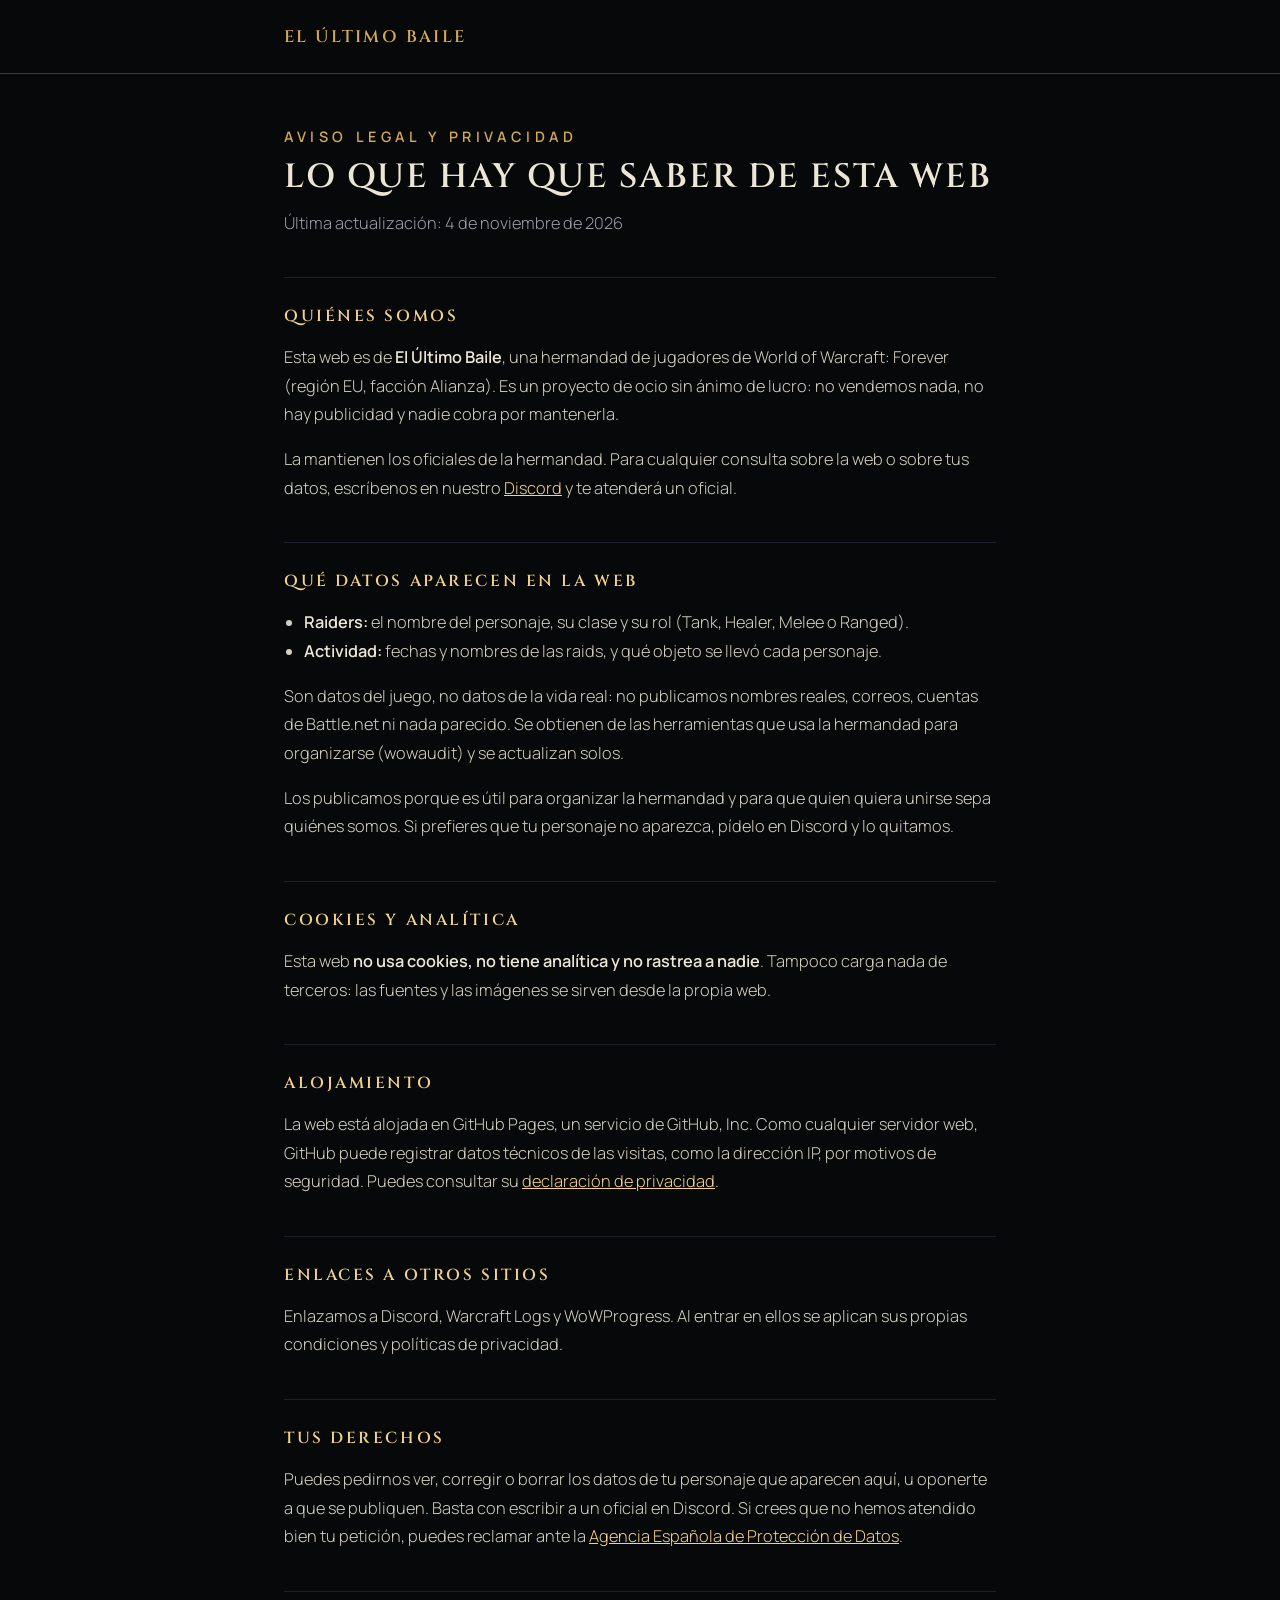
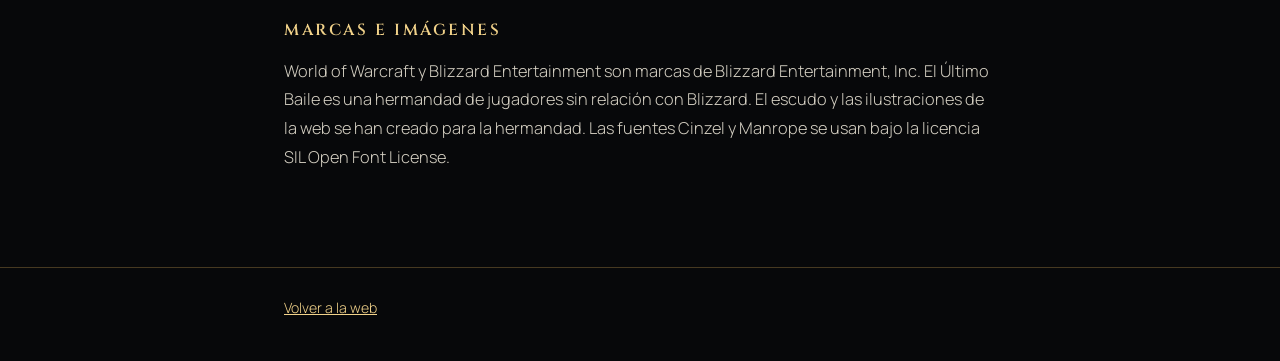
==== aviso-legal.html @ 9ec359e5 "Fuentes servidas desde la propia web (sin Google Fonts) y página de aviso legal y privacidad Co-Auth" ====
<!DOCTYPE html>
<html lang="es">
<head>
<meta charset="utf-8">
<meta name="viewport" content="width=device-width, initial-scale=1">
<meta name="robots" content="noindex, nofollow">
<meta name="theme-color" content="#07080a">
<meta name="color-scheme" content="dark">
<title>Aviso legal y privacidad · El Último Baile</title>
<style>
  @font-face{font-family:"Cinzel";src:url("fonts/cinzel.woff") format("woff");font-weight:400 900;font-display:swap}
  @font-face{font-family:"Manrope";src:url("fonts/manrope.woff") format("woff");font-weight:200 800;font-display:swap}
  :root{--fondo:#07080a;--texto:#ece6d6;--suave:#9b9fa9;--oro:#d2a955;--oro-claro:#f1d28a;--linea:#1d2028;--filete:rgba(201,162,82,.32)}
  *{box-sizing:border-box}
  body{margin:0;background:var(--fondo);color:var(--texto);font:300 1.02rem/1.75 "Manrope",system-ui,sans-serif}
  a{color:var(--oro-claro)}
  a:focus-visible{outline:2px solid var(--oro);outline-offset:3px}
  .envoltura{max-width:760px;margin:0 auto;padding:0 24px}
  header{border-bottom:1px solid var(--filete);padding:22px 0}
  header a{font:600 1.05rem/1 "Cinzel",Georgia,serif;letter-spacing:.14em;text-transform:uppercase;color:var(--oro);text-decoration:none}
  main{padding:56px 0 80px}
  .etiqueta{display:block;font:600 .9rem/1 "Manrope",sans-serif;letter-spacing:.32em;text-transform:uppercase;color:var(--oro);margin-bottom:14px}
  h1{font:600 clamp(1.5rem,3vw,2.1rem)/1.15 "Cinzel",Georgia,serif;letter-spacing:.06em;text-transform:uppercase;margin:0 0 12px}
  .fecha{color:var(--suave);margin:0 0 40px}
  h2{font:600 1rem/1.3 "Cinzel",Georgia,serif;letter-spacing:.16em;text-transform:uppercase;color:var(--oro-claro);margin:40px 0 12px;padding-top:28px;border-top:1px solid var(--linea)}
  p,li{color:#d4cfc2}
  ul{padding-left:1.2em}
  strong{font-weight:600;color:var(--texto)}
  footer{border-top:1px solid var(--filete);padding:28px 0 40px;color:var(--suave);font-size:.88rem}
</style>
</head>
<body>
<header><div class="envoltura"><a href="./">El Último Baile</a></div></header>
<main>
  <div class="envoltura">
    <span class="etiqueta">Aviso legal y privacidad</span>
    <h1>Lo que hay que saber de esta web</h1>
    <p class="fecha">Última actualización: 4 de noviembre de 2026</p>

    <h2>Quiénes somos</h2>
    <p>Esta web es de <strong>El Último Baile</strong>, una hermandad de jugadores de World of Warcraft: Forever (región EU, facción Alianza). Es un proyecto de ocio sin ánimo de lucro: no vendemos nada, no hay publicidad y nadie cobra por mantenerla.</p>
    <p>La mantienen los oficiales de la hermandad. Para cualquier consulta sobre la web o sobre tus datos, escríbenos en nuestro <a href="https://discord.gg/yc89W4YpF" rel="noopener">Discord</a> y te atenderá un oficial.</p>

    <h2>Qué datos aparecen en la web</h2>
    <ul>
      <li><strong>Raiders:</strong> el nombre del personaje, su clase y su rol (Tank, Healer, Melee o Ranged).</li>
      <li><strong>Actividad:</strong> fechas y nombres de las raids, y qué objeto se llevó cada personaje.</li>
    </ul>
    <p>Son datos del juego, no datos de la vida real: no publicamos nombres reales, correos, cuentas de Battle.net ni nada parecido. Se obtienen de las herramientas que usa la hermandad para organizarse (wowaudit) y se actualizan solos.</p>
    <p>Los publicamos porque es útil para organizar la hermandad y para que quien quiera unirse sepa quiénes somos. Si prefieres que tu personaje no aparezca, pídelo en Discord y lo quitamos.</p>

    <h2>Cookies y analítica</h2>
    <p>Esta web <strong>no usa cookies, no tiene analítica y no rastrea a nadie</strong>. Tampoco carga nada de terceros: las fuentes y las imágenes se sirven desde la propia web.</p>

    <h2>Alojamiento</h2>
    <p>La web está alojada en GitHub Pages, un servicio de GitHub, Inc. Como cualquier servidor web, GitHub puede registrar datos técnicos de las visitas, como la dirección IP, por motivos de seguridad. Puedes consultar su <a href="https://docs.github.com/es/site-policy/privacy-policies/github-general-privacy-statement" rel="noopener">declaración de privacidad</a>.</p>

    <h2>Enlaces a otros sitios</h2>
    <p>Enlazamos a Discord, Warcraft Logs y WoWProgress. Al entrar en ellos se aplican sus propias condiciones y políticas de privacidad.</p>

    <h2>Tus derechos</h2>
    <p>Puedes pedirnos ver, corregir o borrar los datos de tu personaje que aparecen aquí, u oponerte a que se publiquen. Basta con escribir a un oficial en Discord. Si crees que no hemos atendido bien tu petición, puedes reclamar ante la <a href="https://www.aepd.es" rel="noopener">Agencia Española de Protección de Datos</a>.</p>

    <h2>Marcas e imágenes</h2>
    <p>World of Warcraft y Blizzard Entertainment son marcas de Blizzard Entertainment, Inc. El Último Baile es una hermandad de jugadores sin relación con Blizzard. El escudo y las ilustraciones de la web se han creado para la hermandad. Las fuentes Cinzel y Manrope se usan bajo la licencia SIL Open Font License.</p>
  </div>
</main>
<footer><div class="envoltura"><a href="./">Volver a la web</a></div></footer>
</body>
</html>
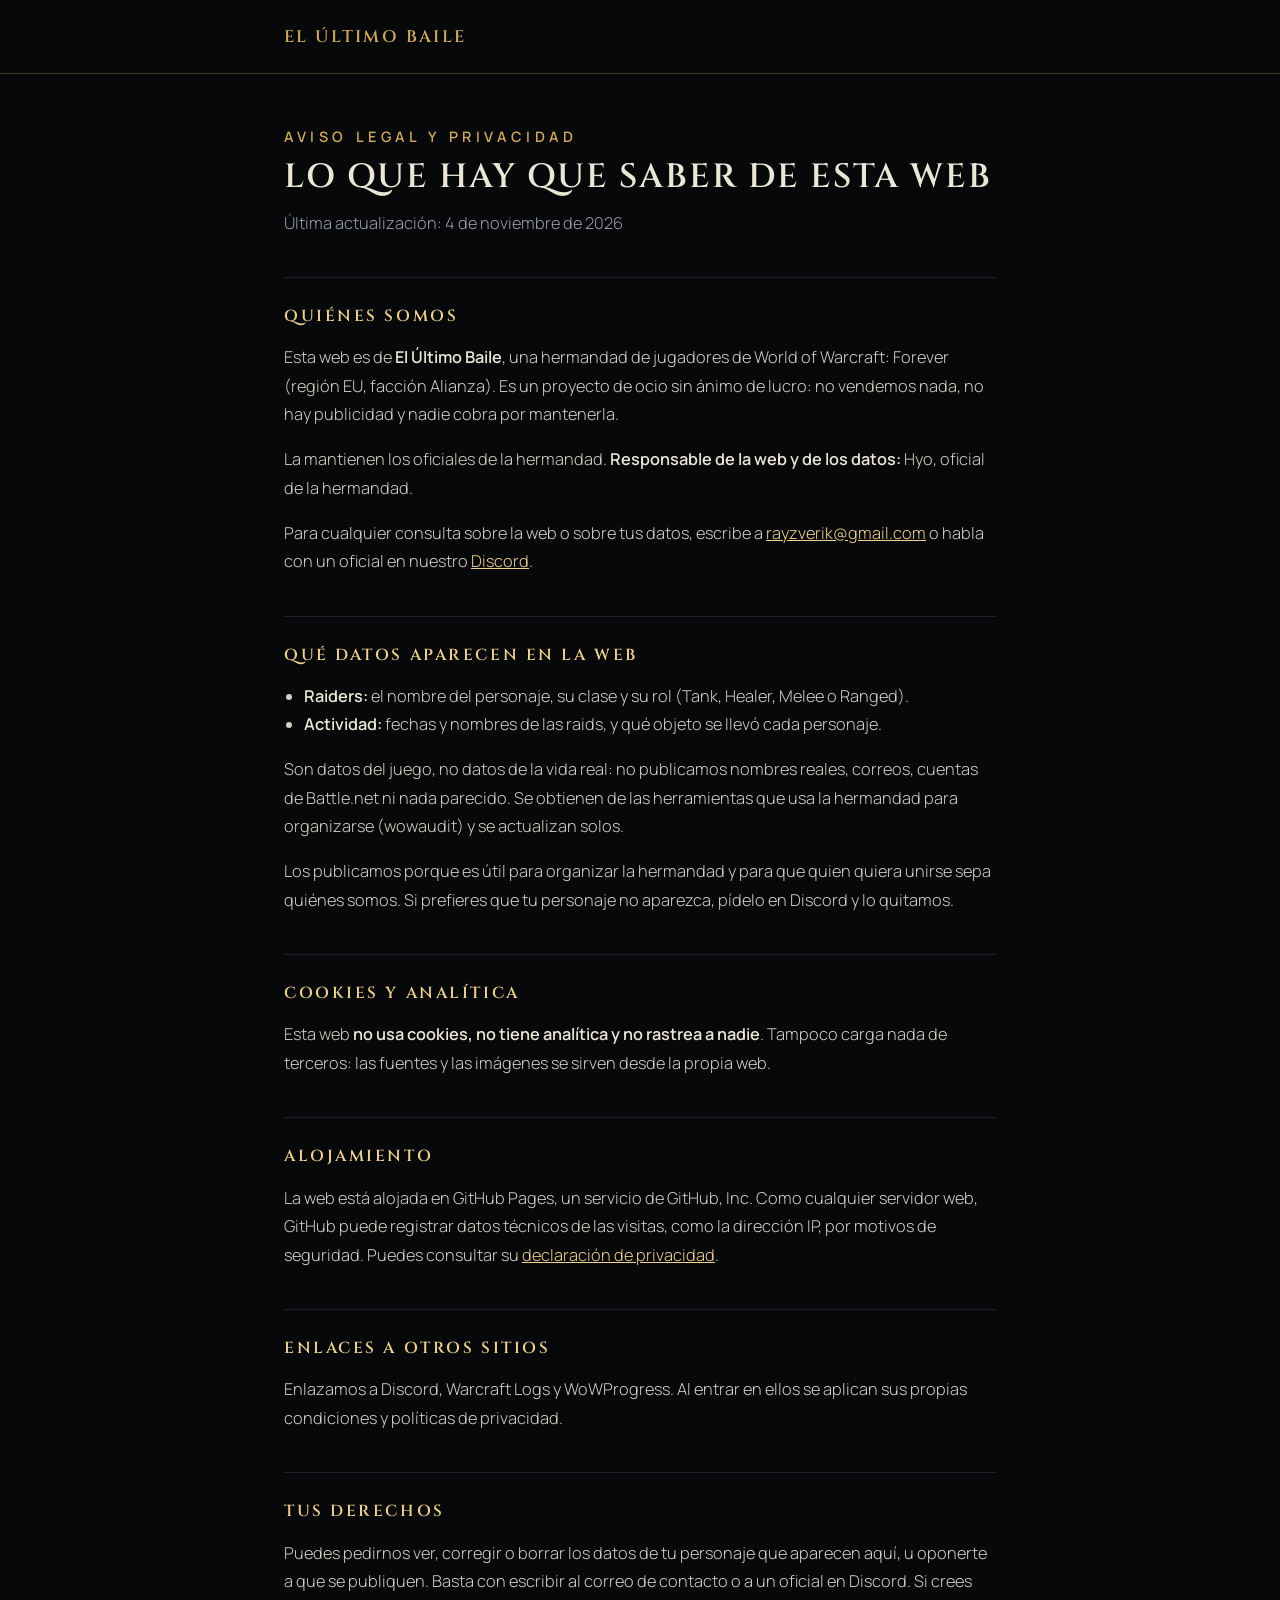
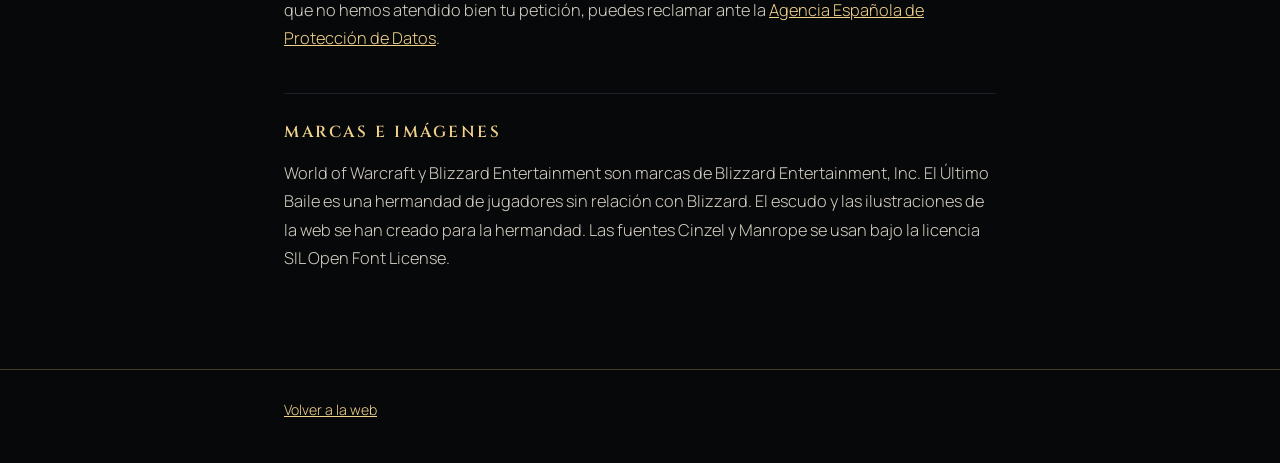
==== commit 526e7455: "Aviso legal: responsable Hyo y correo de contacto Co-Authored-By: Claude Opus 5.5 <noreply@anthropic" ====
--- a/aviso-legal.html
+++ b/aviso-legal.html
@@ -39,7 +39,8 @@
 
     <h2>Quiénes somos</h2>
     <p>Esta web es de <strong>El Último Baile</strong>, una hermandad de jugadores de World of Warcraft: Forever (región EU, facción Alianza). Es un proyecto de ocio sin ánimo de lucro: no vendemos nada, no hay publicidad y nadie cobra por mantenerla.</p>
-    <p>La mantienen los oficiales de la hermandad. Para cualquier consulta sobre la web o sobre tus datos, escríbenos en nuestro <a href="https://discord.gg/yc89W4YpF" rel="noopener">Discord</a> y te atenderá un oficial.</p>
+    <p>La mantienen los oficiales de la hermandad. <strong>Responsable de la web y de los datos:</strong> Hyo, oficial de la hermandad.</p>
+    <p>Para cualquier consulta sobre la web o sobre tus datos, escribe a <a href="&#109;&#97;&#105;&#108;&#116;&#111;&#58;&#114;&#97;&#121;&#122;&#118;&#101;&#114;&#105;&#107;&#64;&#103;&#109;&#97;&#105;&#108;&#46;&#99;&#111;&#109;">&#114;&#97;&#121;&#122;&#118;&#101;&#114;&#105;&#107;&#64;&#103;&#109;&#97;&#105;&#108;&#46;&#99;&#111;&#109;</a> o habla con un oficial en nuestro <a href="https://discord.gg/yc89W4YpF" rel="noopener">Discord</a>.</p>
 
     <h2>Qué datos aparecen en la web</h2>
     <ul>
@@ -59,7 +60,7 @@
     <p>Enlazamos a Discord, Warcraft Logs y WoWProgress. Al entrar en ellos se aplican sus propias condiciones y políticas de privacidad.</p>
 
     <h2>Tus derechos</h2>
-    <p>Puedes pedirnos ver, corregir o borrar los datos de tu personaje que aparecen aquí, u oponerte a que se publiquen. Basta con escribir a un oficial en Discord. Si crees que no hemos atendido bien tu petición, puedes reclamar ante la <a href="https://www.aepd.es" rel="noopener">Agencia Española de Protección de Datos</a>.</p>
+    <p>Puedes pedirnos ver, corregir o borrar los datos de tu personaje que aparecen aquí, u oponerte a que se publiquen. Basta con escribir al correo de contacto o a un oficial en Discord. Si crees que no hemos atendido bien tu petición, puedes reclamar ante la <a href="https://www.aepd.es" rel="noopener">Agencia Española de Protección de Datos</a>.</p>
 
     <h2>Marcas e imágenes</h2>
     <p>World of Warcraft y Blizzard Entertainment son marcas de Blizzard Entertainment, Inc. El Último Baile es una hermandad de jugadores sin relación con Blizzard. El escudo y las ilustraciones de la web se han creado para la hermandad. Las fuentes Cinzel y Manrope se usan bajo la licencia SIL Open Font License.</p>
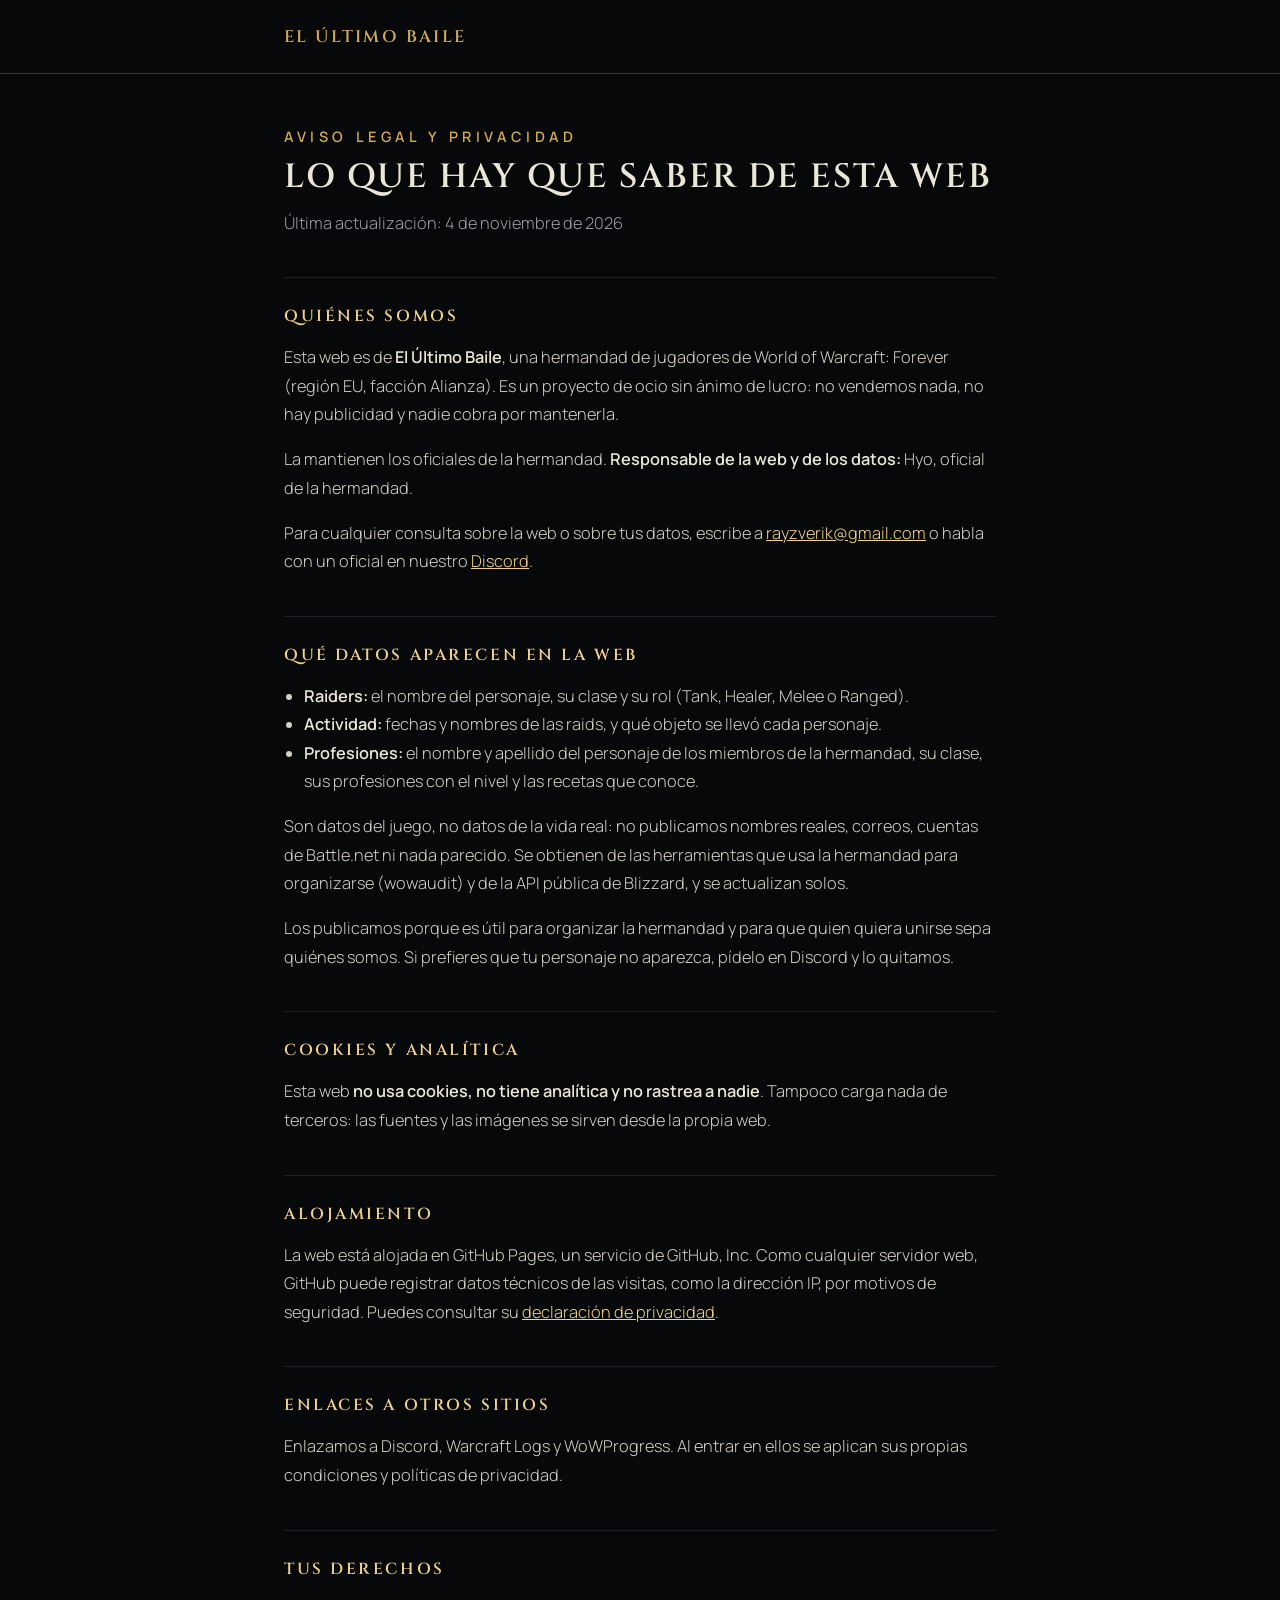
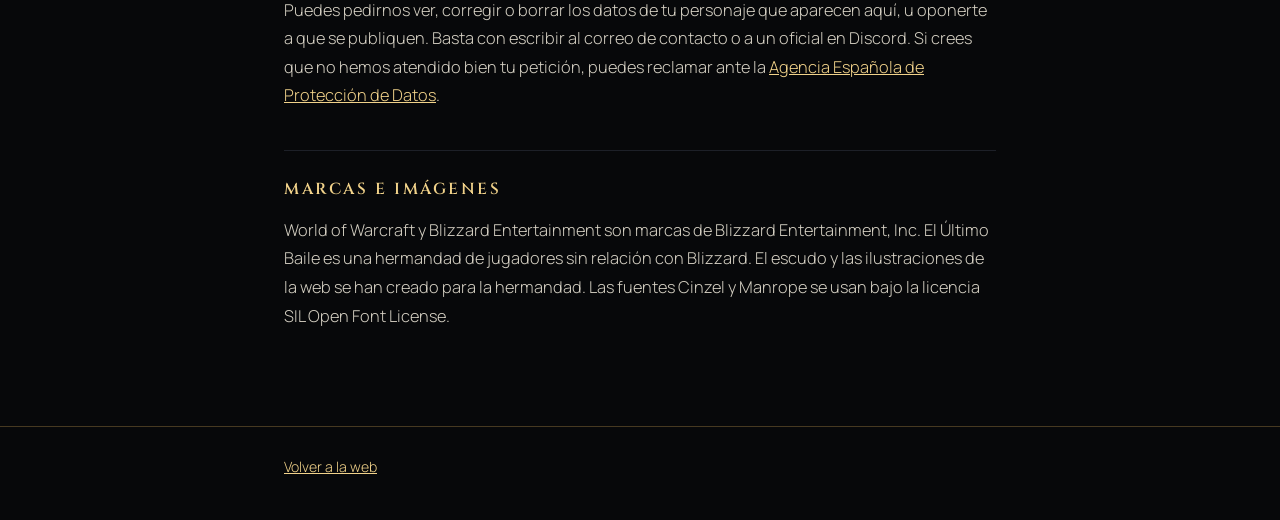
==== commit 4a18d0a7: "Blizzard: apellidos de los raiders y profesiones de toda la hermandad (recetas por calidad), automát" ====
--- a/aviso-legal.html
+++ b/aviso-legal.html
@@ -40,14 +40,15 @@
     <h2>Quiénes somos</h2>
     <p>Esta web es de <strong>El Último Baile</strong>, una hermandad de jugadores de World of Warcraft: Forever (región EU, facción Alianza). Es un proyecto de ocio sin ánimo de lucro: no vendemos nada, no hay publicidad y nadie cobra por mantenerla.</p>
     <p>La mantienen los oficiales de la hermandad. <strong>Responsable de la web y de los datos:</strong> Hyo, oficial de la hermandad.</p>
-    <p>Para cualquier consulta sobre la web o sobre tus datos, escribe a <a href="&#109;&#97;&#105;&#108;&#116;&#111;&#58;&#114;&#97;&#121;&#122;&#118;&#101;&#114;&#105;&#107;&#64;&#103;&#109;&#97;&#105;&#108;&#46;&#99;&#111;&#109;">&#114;&#97;&#121;&#122;&#118;&#101;&#114;&#105;&#107;&#64;&#103;&#109;&#97;&#105;&#108;&#46;&#99;&#111;&#109;</a> o habla con un oficial en nuestro <a href="https://discord.gg/yc89W4YpF" rel="noopener">Discord</a>.</p>
+    <p>Para cualquier consulta sobre la web o sobre tus datos, escribe a <a href="&#109;&#97;&#105;&#108;&#116;&#111;&#58;&#114;&#97;&#121;&#122;&#118;&#101;&#114;&#105;&#107;&#64;&#103;&#109;&#97;&#105;&#108;&#46;&#99;&#111;&#109;">&#114;&#97;&#121;&#122;&#118;&#101;&#114;&#105;&#107;&#64;&#103;&#109;&#97;&#105;&#108;&#46;&#99;&#111;&#109;</a> o habla con un oficial en nuestro <a href="https://discord.gg/mdKr9CPTTM" rel="noopener">Discord</a>.</p>
 
     <h2>Qué datos aparecen en la web</h2>
     <ul>
       <li><strong>Raiders:</strong> el nombre del personaje, su clase y su rol (Tank, Healer, Melee o Ranged).</li>
       <li><strong>Actividad:</strong> fechas y nombres de las raids, y qué objeto se llevó cada personaje.</li>
+      <li><strong>Profesiones:</strong> el nombre y apellido del personaje de los miembros de la hermandad, su clase, sus profesiones con el nivel y las recetas que conoce.</li>
     </ul>
-    <p>Son datos del juego, no datos de la vida real: no publicamos nombres reales, correos, cuentas de Battle.net ni nada parecido. Se obtienen de las herramientas que usa la hermandad para organizarse (wowaudit) y se actualizan solos.</p>
+    <p>Son datos del juego, no datos de la vida real: no publicamos nombres reales, correos, cuentas de Battle.net ni nada parecido. Se obtienen de las herramientas que usa la hermandad para organizarse (wowaudit) y de la API pública de Blizzard, y se actualizan solos.</p>
     <p>Los publicamos porque es útil para organizar la hermandad y para que quien quiera unirse sepa quiénes somos. Si prefieres que tu personaje no aparezca, pídelo en Discord y lo quitamos.</p>
 
     <h2>Cookies y analítica</h2>
